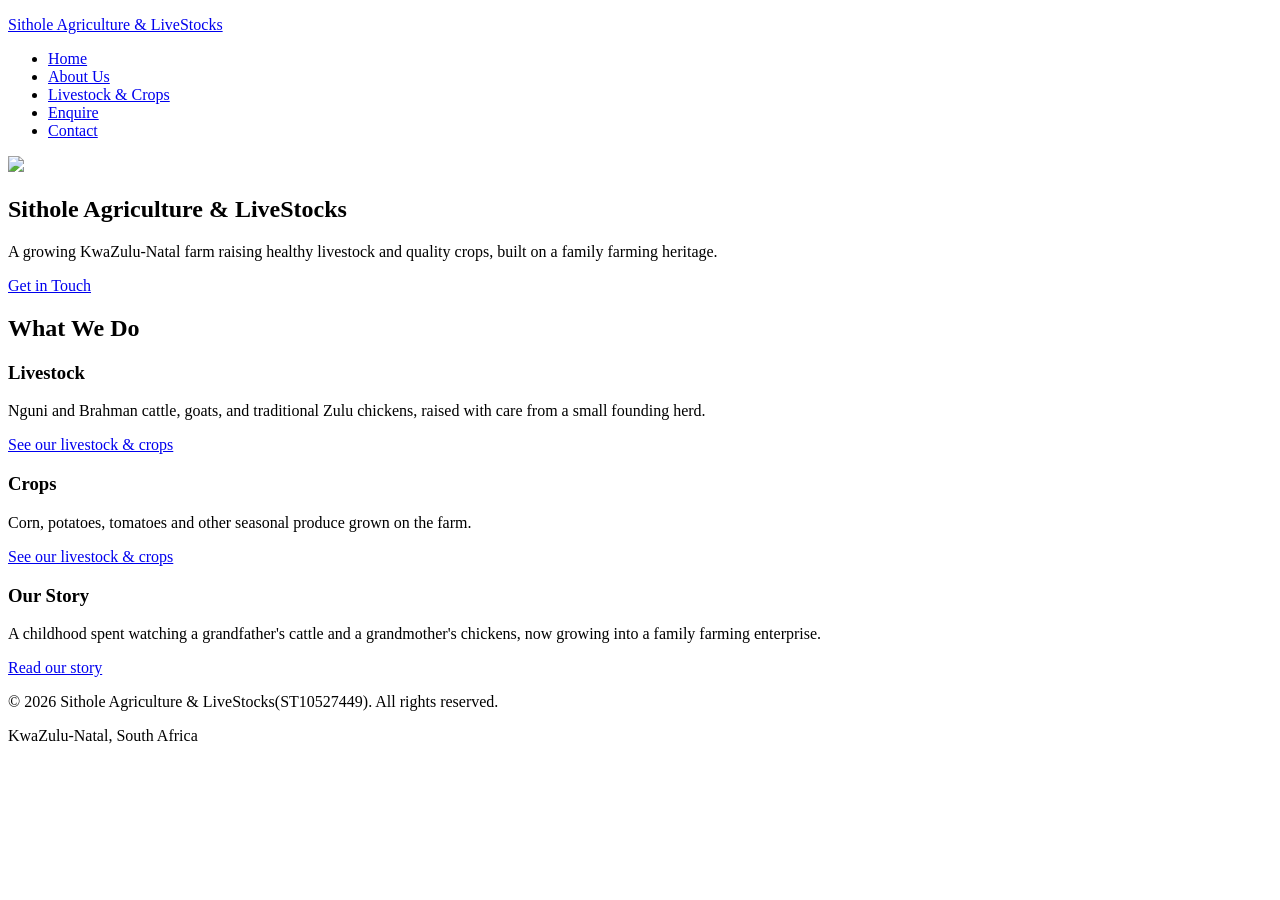
==== index.html @ 6273cb2d "Add files via upload" ====
<!DOCTYPE html>
<html lang="en">
<head>
  <meta charset="UTF-8">
  <meta name="viewport" content="width=device-width, initial-scale=1.0">
  <meta name="description" content="Sithole Agriculture & LiveStocks is a KwaZulu-Natal farm raising Nguni and Brahman cattle, goats and traditional chickens, and growing corn, potatoes and tomatoes.">
  <title>Sithole Agriculture & LiveStocks | Home</title>
  <link rel="stylesheet" href="css/style.css">
</head>
<body>

  <header>
    <p class="branding"><a href="index.html">Sithole Agriculture & LiveStocks</a></p>
    <nav aria-label="Main navigation">
      <ul>
        <li><a href="index.html" aria-current="page">Home</a></li>
        <li><a href="about.html">About Us</a></li>
        <li><a href="products.html">Livestock & Crops</a></li>
        <li><a href="enquiry.html">Enquire</a></li>
        <li><a href="contact.html">Contact</a></li>
      </ul>
    </nav>
  </header>

  <main>

    <section class="hero">
      <img src="images/Corn havesting 1.1.jpeg">
      <h1>Sithole Agriculture & LiveStocks</h1>
      <p>A growing KwaZulu-Natal farm raising healthy livestock and quality crops, built on a family farming heritage.</p>
      <p><a href="enquiry.html" class="cta-button">Get in Touch</a></p>
    </section>

    <section class="highlights">
      <h2>What We Do</h2>

      <article>
        <h3>Livestock</h3>
        <p>Nguni and Brahman cattle, goats, and traditional Zulu chickens, raised with care from a small founding herd.</p>
        <p><a href="products.html">See our livestock & crops</a></p>
      </article>

      <article>
        <h3>Crops</h3>
        <p>Corn, potatoes, tomatoes and other seasonal produce grown on the farm.</p>
        <p><a href="products.html">See our livestock & crops</a></p>
      </article>

      <article>
        <h3>Our Story</h3>
        <p>A childhood spent watching a grandfather's cattle and a grandmother's chickens, now growing into a family farming enterprise.</p>
        <p><a href="about.html">Read our story</a></p>
      </article>

    </section>

  </main>

  <footer>
    <p>&copy; 2026 Sithole Agriculture & LiveStocks(ST10527449). All rights reserved.</p>
    <p>KwaZulu-Natal, South Africa</p>
  </footer>

  <script src="js/script.js" defer></script>
</body>
</html>
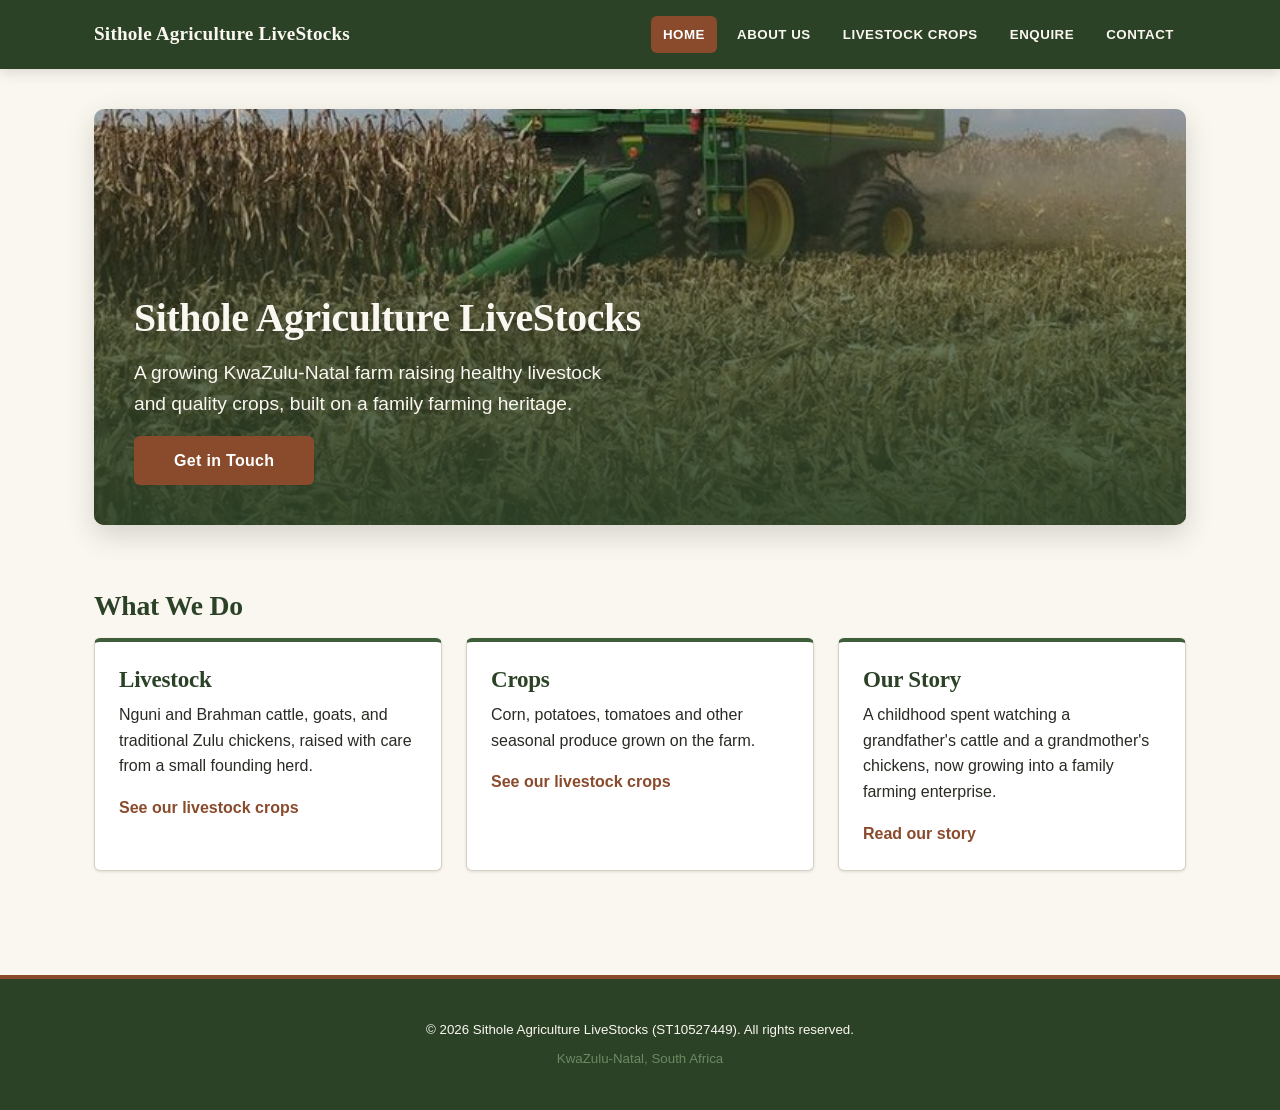
==== commit f884c005: "Add files via upload" ====
--- a/index.html
+++ b/index.html
@@ -3,61 +3,77 @@
 <head>
   <meta charset="UTF-8">
   <meta name="viewport" content="width=device-width, initial-scale=1.0">
-  <meta name="description" content="Sithole Agriculture & LiveStocks is a KwaZulu-Natal farm raising Nguni and Brahman cattle, goats and traditional chickens, and growing corn, potatoes and tomatoes.">
-  <title>Sithole Agriculture & LiveStocks | Home</title>
+  <meta name="description" content="Sithole Agriculture LiveStocks is a KwaZulu-Natal farm raising Nguni and Brahman cattle, goats and traditional chickens, and growing corn, potatoes and tomatoes.">
+  <title>Sithole Agriculture LiveStocks | Home</title>
   <link rel="stylesheet" href="css/style.css">
 </head>
 <body>
 
-  <header>
-    <p class="branding"><a href="index.html">Sithole Agriculture & LiveStocks</a></p>
-    <nav aria-label="Main navigation">
-      <ul>
-        <li><a href="index.html" aria-current="page">Home</a></li>
-        <li><a href="about.html">About Us</a></li>
-        <li><a href="products.html">Livestock & Crops</a></li>
-        <li><a href="enquiry.html">Enquire</a></li>
-        <li><a href="contact.html">Contact</a></li>
-      </ul>
-    </nav>
+  <a href="#main-content" class="skip-link">Skip to main content</a>
+
+  <header class="site-header">
+    <div class="site-header__inner">
+      <p class="branding"><a href="index.html">Sithole Agriculture LiveStocks</a></p>
+      <nav class="site-nav" aria-label="Main navigation">
+        <ul>
+          <li><a href="index.html" aria-current="page">Home</a></li>
+          <li><a href="about.html">About Us</a></li>
+          <li><a href="products.html">Livestock Crops</a></li>
+          <li><a href="enquiry.html">Enquire</a></li>
+          <li><a href="contact.html">Contact</a></li>
+        </ul>
+      </nav>
+    </div>
   </header>
 
-  <main>
+  <main id="main-content">
 
     <section class="hero">
-      <img src="images/Corn havesting 1.1.jpeg">
-      <h1>Sithole Agriculture & LiveStocks</h1>
-      <p>A growing KwaZulu-Natal farm raising healthy livestock and quality crops, built on a family farming heritage.</p>
-      <p><a href="enquiry.html" class="cta-button">Get in Touch</a></p>
+      <img
+        class="hero__image"
+        src="images/corn-harvest-hero.jpg"
+        srcset="images/corn-harvest-hero-360w.jpg 360w,
+                images/corn-harvest-hero-540w.jpg 540w,
+                images/corn-harvest-hero-720w.jpg 720w"
+        sizes="100vw"
+        alt="Maize crop being harvested on the Sithole Agriculture and LiveStocks farm">
+      <div class="hero__content">
+        <h1>Sithole Agriculture LiveStocks</h1>
+        <p>A growing KwaZulu-Natal farm raising healthy livestock and quality crops, built on a family farming heritage.</p>
+        <p><a href="enquiry.html" class="cta-button">Get in Touch</a></p>
+      </div>
     </section>
 
     <section class="highlights">
       <h2>What We Do</h2>
 
-      <article>
-        <h3>Livestock</h3>
-        <p>Nguni and Brahman cattle, goats, and traditional Zulu chickens, raised with care from a small founding herd.</p>
-        <p><a href="products.html">See our livestock & crops</a></p>
-      </article>
+      <div class="highlights__grid">
 
-      <article>
-        <h3>Crops</h3>
-        <p>Corn, potatoes, tomatoes and other seasonal produce grown on the farm.</p>
-        <p><a href="products.html">See our livestock & crops</a></p>
-      </article>
+        <article class="card">
+          <h3>Livestock</h3>
+          <p>Nguni and Brahman cattle, goats, and traditional Zulu chickens, raised with care from a small founding herd.</p>
+          <p><a href="products.html" class="text-link">See our livestock crops</a></p>
+        </article>
 
-      <article>
-        <h3>Our Story</h3>
-        <p>A childhood spent watching a grandfather's cattle and a grandmother's chickens, now growing into a family farming enterprise.</p>
-        <p><a href="about.html">Read our story</a></p>
-      </article>
+        <article class="card">
+          <h3>Crops</h3>
+          <p>Corn, potatoes, tomatoes and other seasonal produce grown on the farm.</p>
+          <p><a href="products.html" class="text-link">See our livestock crops</a></p>
+        </article>
 
+        <article class="card">
+          <h3>Our Story</h3>
+          <p>A childhood spent watching a grandfather's cattle and a grandmother's chickens, now growing into a family farming enterprise.</p>
+          <p><a href="about.html" class="text-link">Read our story</a></p>
+        </article>
+
+      </div>
     </section>
 
   </main>
 
-  <footer>
-    <p>&copy; 2026 Sithole Agriculture & LiveStocks(ST10527449). All rights reserved.</p>
+  <footer class="site-footer">
+    <p>&copy; 2026 Sithole Agriculture LiveStocks (ST10527449). All rights reserved.</p>
     <p>KwaZulu-Natal, South Africa</p>
   </footer>
 
--- a/css/style.css
+++ b/css/style.css
@@ -0,0 +1,882 @@
+/* ==========================================================================
+   Sithole Agriculture & LiveStocks
+   External stylesheet — WEDE5020 Part 2: Designing the Visuals
+   Student: Njabulo Sithole (ST10527449)
+
+   CONTENTS
+   1.  CSS Reset
+   2.  Design Tokens (custom properties: colour scheme + type scale)
+   3.  Base Styles
+   4.  Typography
+   5.  Layout Containers
+   6.  Site Header & Navigation
+   7.  Hero
+   8.  Cards & Panels (CSS Grid)
+   9.  Media Sections (Flexbox)
+   10. Buttons & Links (pseudo-classes)
+   11. Forms
+   12. Maps
+   13. Site Footer
+   14. Responsive Design — Tablet  (max-width: 1024px)
+   15. Responsive Design — Mobile  (max-width: 640px)
+   16. Accessibility & Print
+   ========================================================================== */
+
+
+/* ==========================================================================
+   1. CSS RESET
+   Levels out the differing default styles browsers apply, so the design
+   starts from the same baseline in Chrome, Firefox, Edge and Safari.
+   ========================================================================== */
+
+*,
+*::before,
+*::after {
+  box-sizing: border-box;
+}
+
+html {
+  -webkit-text-size-adjust: 100%;
+}
+
+body,
+h1, h2, h3, h4, h5, h6,
+p, figure, blockquote, dl, dd, ul, ol {
+  margin: 0;
+  padding: 0;
+}
+
+ul, ol {
+  list-style: none;
+}
+
+img,
+picture,
+iframe {
+  display: block;
+  max-width: 100%;
+}
+
+img {
+  height: auto;
+}
+
+input,
+button,
+textarea,
+select {
+  font: inherit;
+  color: inherit;
+}
+
+button {
+  cursor: pointer;
+  border: none;
+  background: none;
+}
+
+a {
+  text-decoration: none;
+  color: inherit;
+}
+
+
+/* ==========================================================================
+   2. DESIGN TOKENS
+   Every colour and size lives here as a custom property. Because these are
+   declared on :root they cascade to every element on every page, so the whole
+   site can be re-themed by editing this one block — this is what keeps the
+   number of selectors below to a minimum.
+   ========================================================================== */
+
+:root {
+
+  /* --- Colour scheme: earthy green, terracotta accent, cream background ---
+     (as specified in the approved Website Project Proposal)               */
+  --colour-green-dark:    #2C4227;
+  --colour-green:         #3F5E3A;
+  --colour-green-light:   #6B8A61;
+  --colour-green-tint:    #E8EDE4;
+
+  --colour-terracotta:      #8A4B2D;
+  --colour-terracotta-dark: #6B3820;
+  --colour-terracotta-tint: #F2E4DA;
+
+  --colour-cream:         #FAF7F0;
+  --colour-cream-dark:    #F0E9DC;
+  --colour-white:         #FFFFFF;
+
+  --colour-text:          #2A2A24;
+  --colour-text-muted:    #5C5C52;
+  --colour-border:        #D9D2C4;
+
+  /* --- Typography ---
+     A sturdy serif for headings paired with a clean sans-serif for body
+     text, per the proposal. System font stacks are used so the site renders
+     identically with or without an internet connection.                   */
+  --font-heading: Georgia, "Times New Roman", "Nimbus Roman", serif;
+  --font-body:    "Segoe UI", Roboto, "Helvetica Neue", Arial, sans-serif;
+
+  /* --- Type scale (1.2 "minor third" ratio) ---
+     Each step is 1.2x the one below it, which keeps the heading sizes in
+     proportion to one another instead of being picked at random.          */
+  --text-sm:   0.833rem;   /* 13.3px */
+  --text-base: 1rem;       /* 16px   */
+  --text-lg:   1.2rem;     /* 19.2px */
+  --text-xl:   1.44rem;    /* 23.0px */
+  --text-2xl:  1.728rem;   /* 27.6px */
+  --text-3xl:  2.074rem;   /* 33.2px */
+  --text-4xl:  2.488rem;   /* 39.8px */
+
+  --line-height-tight: 1.2;
+  --line-height-base:  1.6;
+
+  /* --- Spacing scale (rem-based so it scales with the user's font size) - */
+  --space-xs:  0.5rem;
+  --space-sm:  0.75rem;
+  --space-md:  1rem;
+  --space-lg:  1.5rem;
+  --space-xl:  2.5rem;
+  --space-2xl: 4rem;
+
+  /* --- Decorative --- */
+  --radius:      6px;
+  --radius-lg:   10px;
+  --shadow-sm:   0 1px 3px rgba(42, 42, 36, 0.12);
+  --shadow-md:   0 4px 12px rgba(42, 42, 36, 0.14);
+  --shadow-lg:   0 10px 28px rgba(42, 42, 36, 0.18);
+  --transition:  180ms ease-in-out;
+
+  /* --- Layout --- */
+  --container-width: 1140px;
+}
+
+
+/* ==========================================================================
+   3. BASE STYLES
+   Site-wide defaults for font family, size, colour and spacing.
+   ========================================================================== */
+
+body {
+  font-family: var(--font-body);
+  font-size: var(--text-base);
+  line-height: var(--line-height-base);
+  color: var(--colour-text);
+  background-color: var(--colour-cream);
+  display: flex;
+  flex-direction: column;
+  min-height: 100vh;
+}
+
+main {
+  flex: 1 0 auto;            /* pushes the footer to the bottom of short pages */
+  width: 100%;
+  max-width: var(--container-width);
+  margin: 0 auto;
+  padding: var(--space-xl) var(--space-lg);
+}
+
+/* Decorative page background, used on the Enquiry and Contact pages.
+   This replaces the inline style="background-image: ..." attributes that
+   were on those two pages in Part 1. */
+.has-page-background {
+  background-repeat: no-repeat;
+  background-position: center top;
+  background-size: cover;
+}
+
+.has-page-background--corn {
+  /* The cream layer sits on top of the photograph at high opacity, so the
+     image reads as a soft texture and the body text stays legible. */
+  background-image:
+    linear-gradient(rgba(250, 247, 240, 0.93), rgba(250, 247, 240, 0.96)),
+    url("../images/corn-harvest.jpg");
+}
+
+
+/* ==========================================================================
+   4. TYPOGRAPHY
+   ========================================================================== */
+
+h1, h2, h3 {
+  font-family: var(--font-heading);
+  font-weight: 700;
+  line-height: var(--line-height-tight);
+  color: var(--colour-green-dark);
+  letter-spacing: -0.01em;
+}
+
+h1 {
+  font-size: var(--text-4xl);
+  margin-bottom: var(--space-md);
+}
+
+h2 {
+  font-size: var(--text-2xl);
+  margin-bottom: var(--space-md);
+}
+
+h3 {
+  font-size: var(--text-xl);
+  margin-bottom: var(--space-xs);
+}
+
+p {
+  margin-bottom: var(--space-md);
+  max-width: 68ch;           /* comfortable reading line length */
+}
+
+p:last-child {
+  margin-bottom: 0;
+}
+
+strong {
+  font-weight: 600;
+  color: var(--colour-green-dark);
+}
+
+/* Page titles get a short terracotta rule underneath them */
+.page-title {
+  padding-bottom: var(--space-sm);
+  margin-bottom: var(--space-xl);
+  border-bottom: 3px solid var(--colour-terracotta);
+}
+
+
+/* ==========================================================================
+   5. LAYOUT CONTAINERS
+   ========================================================================== */
+
+section {
+  margin-bottom: var(--space-2xl);
+}
+
+section:last-of-type {
+  margin-bottom: 0;
+}
+
+
+/* ==========================================================================
+   6. SITE HEADER & NAVIGATION
+   Flexbox places the branding on the left and the navigation on the right.
+   ========================================================================== */
+
+.site-header {
+  background-color: var(--colour-green-dark);
+  box-shadow: var(--shadow-md);
+  position: sticky;
+  top: 0;
+  z-index: 100;
+}
+
+.site-header__inner {
+  display: flex;
+  flex-direction: row;
+  justify-content: space-between;
+  align-items: center;
+  gap: var(--space-lg);
+  width: 100%;
+  max-width: var(--container-width);
+  margin: 0 auto;
+  padding: var(--space-md) var(--space-lg);
+}
+
+.branding {
+  margin: 0;
+  max-width: none;
+  font-family: var(--font-heading);
+  font-size: var(--text-lg);
+  font-weight: 700;
+  letter-spacing: 0.01em;
+  color: var(--colour-cream);
+}
+
+.branding a:hover,
+.branding a:focus-visible {
+  color: var(--colour-terracotta-tint);
+}
+
+.site-nav ul {
+  display: flex;
+  flex-direction: row;
+  align-items: center;
+  gap: var(--space-xs);
+}
+
+.site-nav a {
+  display: block;
+  padding: var(--space-xs) var(--space-sm);
+  border-radius: var(--radius);
+  font-size: var(--text-sm);
+  font-weight: 600;
+  letter-spacing: 0.04em;
+  text-transform: uppercase;
+  color: var(--colour-cream);
+  transition: background-color var(--transition), color var(--transition);
+}
+
+/* --- Navigation pseudo-classes --- */
+.site-nav a:hover {
+  background-color: var(--colour-green);
+  color: var(--colour-white);
+}
+
+.site-nav a:focus-visible {
+  outline: 2px solid var(--colour-terracotta-tint);
+  outline-offset: 2px;
+}
+
+.site-nav a:active {
+  background-color: var(--colour-terracotta);
+}
+
+/* Marks the page the visitor is currently on */
+.site-nav a[aria-current="page"] {
+  background-color: var(--colour-terracotta);
+  color: var(--colour-white);
+}
+
+
+/* ==========================================================================
+   7. HERO
+   The image is layered behind the text using CSS Grid stacking, so the
+   heading sits over the photograph without needing absolute positioning.
+   ========================================================================== */
+
+.hero {
+  display: grid;
+  grid-template-areas: "stack";
+  margin-bottom: var(--space-2xl);
+  border-radius: var(--radius-lg);
+  overflow: hidden;
+  box-shadow: var(--shadow-lg);
+}
+
+.hero__image,
+.hero__content {
+  grid-area: stack;          /* both children occupy the same grid cell */
+}
+
+.hero__image {
+  width: 100%;
+  height: 26rem;
+  object-fit: cover;         /* crops the portrait photo to a wide banner */
+  object-position: center 60%;
+}
+
+.hero__content {
+  display: flex;
+  flex-direction: column;
+  justify-content: flex-end;
+  align-items: flex-start;
+  padding: var(--space-xl);
+  background: linear-gradient(
+    to top,
+    rgba(44, 66, 39, 0.92) 0%,
+    rgba(44, 66, 39, 0.70) 45%,
+    rgba(44, 66, 39, 0.10) 100%
+  );
+}
+
+.hero__content h1 {
+  color: var(--colour-cream);
+  text-shadow: 0 2px 8px rgba(0, 0, 0, 0.35);
+}
+
+.hero__content p {
+  color: var(--colour-cream);
+  font-size: var(--text-lg);
+  max-width: 44ch;
+}
+
+
+/* ==========================================================================
+   8. CARDS & PANELS — CSS GRID
+   The three-column grid on larger screens collapses to one column on mobile
+   (see the responsive sections at the end of this stylesheet).
+   ========================================================================== */
+
+.highlights__grid,
+.mission-vision__grid,
+.contact-details__grid,
+.map-section__grid {
+  display: grid;
+  gap: var(--space-lg);
+}
+
+.highlights__grid {
+  grid-template-columns: repeat(3, 1fr);
+}
+
+.mission-vision__grid,
+.contact-details__grid,
+.map-section__grid {
+  grid-template-columns: repeat(2, 1fr);
+}
+
+.card,
+.panel,
+.location-card {
+  padding: var(--space-lg);
+  background-color: var(--colour-white);
+  border: 1px solid var(--colour-border);
+  border-top: 4px solid var(--colour-green);
+  border-radius: var(--radius);
+  box-shadow: var(--shadow-sm);
+  transition: transform var(--transition), box-shadow var(--transition);
+}
+
+/* --- Card pseudo-class: lifts slightly on hover --- */
+.card:hover,
+.location-card:hover {
+  transform: translateY(-4px);
+  box-shadow: var(--shadow-md);
+}
+
+.panel {
+  border-top-color: var(--colour-terracotta);
+}
+
+.location-card__address {
+  font-style: italic;
+  color: var(--colour-text-muted);
+}
+
+
+/* ==========================================================================
+   9. MEDIA SECTIONS — FLEXBOX
+   An image beside a block of text, alternating sides down the page.
+   ========================================================================== */
+
+.media-section {
+  display: flex;
+  flex-direction: row;
+  justify-content: space-between;
+  align-items: flex-start;   /* image top lines up with the heading */
+  gap: var(--space-xl);
+}
+
+/* Flips the image to the opposite side for visual rhythm */
+.media-section--reverse {
+  flex-direction: row-reverse;
+}
+
+.media-section__image {
+  flex: 0 0 40%;
+  width: 40%;
+  max-height: 24rem;
+  object-fit: cover;
+  border-radius: var(--radius);
+  box-shadow: var(--shadow-md);
+}
+
+.media-section__text {
+  flex: 1 1 auto;
+}
+
+.feature-list li {
+  position: relative;
+  padding-left: var(--space-lg);
+  margin-bottom: var(--space-sm);
+}
+
+/* Terracotta bullet markers drawn in CSS */
+.feature-list li::before {
+  content: "";
+  position: absolute;
+  left: 0;
+  top: 0.55em;
+  width: 8px;
+  height: 8px;
+  background-color: var(--colour-terracotta);
+  border-radius: 50%;
+}
+
+
+/* ==========================================================================
+   10. BUTTONS & LINKS
+   Interactive states are built with the :hover, :focus and :active
+   pseudo-classes.
+   ========================================================================== */
+
+.cta-button {
+  display: inline-block;
+  padding: var(--space-sm) var(--space-xl);
+  background-color: var(--colour-terracotta);
+  color: var(--colour-white);
+  font-size: var(--text-base);
+  font-weight: 600;
+  letter-spacing: 0.02em;
+  border-radius: var(--radius);
+  box-shadow: var(--shadow-sm);
+  transition: background-color var(--transition),
+              transform var(--transition),
+              box-shadow var(--transition);
+}
+
+.cta-button:hover {
+  background-color: var(--colour-terracotta-dark);
+  transform: translateY(-2px);
+  box-shadow: var(--shadow-md);
+}
+
+.cta-button:focus-visible {
+  outline: 3px solid var(--colour-green);
+  outline-offset: 3px;
+}
+
+.cta-button:active {
+  transform: translateY(0);
+  box-shadow: var(--shadow-sm);
+}
+
+.text-link {
+  color: var(--colour-terracotta);
+  font-weight: 600;
+  border-bottom: 1px solid transparent;
+  transition: color var(--transition), border-color var(--transition);
+}
+
+.text-link:hover {
+  color: var(--colour-terracotta-dark);
+  border-bottom-color: currentColor;
+}
+
+.text-link:focus-visible {
+  outline: 2px solid var(--colour-green);
+  outline-offset: 2px;
+}
+
+.text-link:active {
+  color: var(--colour-green-dark);
+}
+
+.section-cta {
+  max-width: none;           /* overrides the 68ch reading width set on <p> */
+  margin-top: var(--space-xl);
+  text-align: center;
+}
+
+
+/* ==========================================================================
+   11. FORMS
+   ========================================================================== */
+
+.form-panel {
+  padding: var(--space-xl);
+  background-color: var(--colour-white);
+  border: 1px solid var(--colour-border);
+  border-radius: var(--radius-lg);
+  box-shadow: var(--shadow-md);
+}
+
+.site-form {
+  max-width: 34rem;
+}
+
+.form-row {
+  display: flex;
+  flex-direction: column;
+  margin-bottom: var(--space-lg);
+}
+
+.form-row label {
+  margin-bottom: var(--space-xs);
+  font-size: var(--text-sm);
+  font-weight: 600;
+  letter-spacing: 0.03em;
+  text-transform: uppercase;
+  color: var(--colour-green-dark);
+}
+
+.form-row input,
+.form-row select,
+.form-row textarea {
+  width: 100%;
+  padding: var(--space-sm);
+  background-color: var(--colour-cream);
+  border: 1px solid var(--colour-border);
+  border-radius: var(--radius);
+  transition: border-color var(--transition), box-shadow var(--transition);
+}
+
+/* --- Form field pseudo-classes --- */
+.form-row input:hover,
+.form-row select:hover,
+.form-row textarea:hover {
+  border-color: var(--colour-green-light);
+}
+
+.form-row input:focus,
+.form-row select:focus,
+.form-row textarea:focus {
+  outline: none;
+  border-color: var(--colour-green);
+  box-shadow: 0 0 0 3px var(--colour-green-tint);
+  background-color: var(--colour-white);
+}
+
+.form-row textarea {
+  resize: vertical;
+  min-height: 8rem;
+}
+
+.form-row--actions {
+  margin-bottom: 0;
+  align-items: flex-start;
+}
+
+
+/* ==========================================================================
+   12. MAPS
+   ========================================================================== */
+
+.map-embed {
+  margin: 0;
+  border: 1px solid var(--colour-border);
+  border-radius: var(--radius);
+  overflow: hidden;
+  box-shadow: var(--shadow-sm);
+}
+
+.map-embed iframe {
+  width: 100%;
+  height: 18rem;
+  border: 0;
+}
+
+.map-embed figcaption {
+  padding: var(--space-sm) var(--space-md);
+  background-color: var(--colour-green-tint);
+  font-size: var(--text-sm);
+  font-weight: 600;
+  color: var(--colour-green-dark);
+}
+
+
+/* ==========================================================================
+   13. SITE FOOTER
+   ========================================================================== */
+
+.site-footer {
+  flex-shrink: 0;
+  margin-top: var(--space-2xl);
+  padding: var(--space-xl) var(--space-lg);
+  background-color: var(--colour-green-dark);
+  color: var(--colour-cream);
+  text-align: center;
+  border-top: 4px solid var(--colour-terracotta);
+}
+
+.site-footer p {
+  max-width: none;
+  margin-bottom: var(--space-xs);
+  font-size: var(--text-sm);
+}
+
+.site-footer p:last-child {
+  margin-bottom: 0;
+  color: var(--colour-green-light);
+}
+
+
+/* ==========================================================================
+   14. RESPONSIVE DESIGN — TABLET
+   Breakpoint: 1024px and below.
+   Multi-column grids reduce, and the layout tightens up.
+   ========================================================================== */
+
+@media screen and (max-width: 1024px) {
+
+  main {
+    padding: var(--space-lg) var(--space-md);
+  }
+
+  /* Three-column card grid becomes two columns */
+  .highlights__grid {
+    grid-template-columns: repeat(2, 1fr);
+  }
+
+  /* Maps stack so each one stays large enough to read */
+  .map-section__grid {
+    grid-template-columns: 1fr;
+  }
+
+  /* Headings step down one level on the type scale */
+  h1 { font-size: var(--text-3xl); }
+  h2 { font-size: var(--text-xl); }
+
+  .hero__image {
+    height: 22rem;
+  }
+
+  .media-section__image {
+    flex-basis: 45%;
+    width: 45%;
+  }
+
+  .site-header__inner {
+    padding: var(--space-md);
+    gap: var(--space-sm);
+  }
+
+  .branding {
+    font-size: var(--text-base);
+  }
+
+  /* Keeps multi-word links such as "Livestock & Crops" on a single line */
+  .site-nav a {
+    padding: var(--space-xs);
+    font-size: 0.72rem;
+    letter-spacing: 0.02em;
+    white-space: nowrap;
+  }
+}
+
+
+/* ==========================================================================
+   15. RESPONSIVE DESIGN — MOBILE
+   Breakpoint: 640px and below.
+   Every multi-column layout collapses to a single column, the navigation
+   wraps and centres, and font sizes reduce again.
+   ========================================================================== */
+
+@media screen and (max-width: 640px) {
+
+  main {
+    padding: var(--space-lg) var(--space-md);
+  }
+
+  /* --- Navigation stacks below the branding and centres --- */
+  .site-header {
+    position: static;        /* frees up vertical space on small screens */
+  }
+
+  .site-header__inner {
+    flex-direction: column;
+    align-items: center;
+    gap: var(--space-sm);
+    text-align: center;
+  }
+
+  .site-nav ul {
+    flex-wrap: wrap;
+    justify-content: center;
+    gap: var(--space-xs);
+  }
+
+  .site-nav a {
+    padding: var(--space-xs);
+    font-size: 0.78rem;
+  }
+
+  /* --- All grids become a single column --- */
+  .highlights__grid,
+  .mission-vision__grid,
+  .contact-details__grid,
+  .map-section__grid {
+    grid-template-columns: 1fr;
+  }
+
+  /* --- Media sections stack the image above the text --- */
+  .media-section,
+  .media-section--reverse {
+    flex-direction: column;
+    gap: var(--space-lg);
+  }
+
+  .media-section__image {
+    flex-basis: auto;
+    width: 100%;
+    max-height: 16rem;
+  }
+
+  /* --- Type scale steps down again --- */
+  h1 { font-size: var(--text-2xl); }
+  h2 { font-size: var(--text-lg); }
+  h3 { font-size: var(--text-base); }
+
+  .hero__image {
+    height: 18rem;
+  }
+
+  .hero__content {
+    padding: var(--space-lg);
+  }
+
+  .hero__content p {
+    font-size: var(--text-base);
+  }
+
+  .form-panel {
+    padding: var(--space-lg) var(--space-md);
+  }
+
+  .cta-button {
+    display: block;
+    width: 100%;
+    text-align: center;
+  }
+
+  .form-row--actions {
+    align-items: stretch;
+  }
+
+  .map-embed iframe {
+    height: 14rem;
+  }
+}
+
+
+/* ==========================================================================
+   16. ACCESSIBILITY & PRINT
+   ========================================================================== */
+
+/* Lets keyboard users jump straight past the navigation to the content.
+   Hidden off-screen until it receives focus. */
+.skip-link {
+  position: absolute;
+  left: -9999px;
+  top: 0;
+  z-index: 200;
+  padding: var(--space-sm) var(--space-md);
+  background-color: var(--colour-terracotta);
+  color: var(--colour-white);
+  font-weight: 600;
+  border-radius: 0 0 var(--radius) 0;
+}
+
+.skip-link:focus {
+  left: 0;
+}
+
+/* Respects the operating system setting for users who find motion
+   uncomfortable. */
+@media (prefers-reduced-motion: reduce) {
+  *,
+  *::before,
+  *::after {
+    transition-duration: 0.01ms !important;
+    animation-duration: 0.01ms !important;
+  }
+
+  .card:hover,
+  .location-card:hover,
+  .cta-button:hover {
+    transform: none;
+  }
+}
+
+@media print {
+  .site-header,
+  .site-footer,
+  .skip-link,
+  .cta-button {
+    display: none;
+  }
+
+  body {
+    background: none;
+    color: #000;
+  }
+}
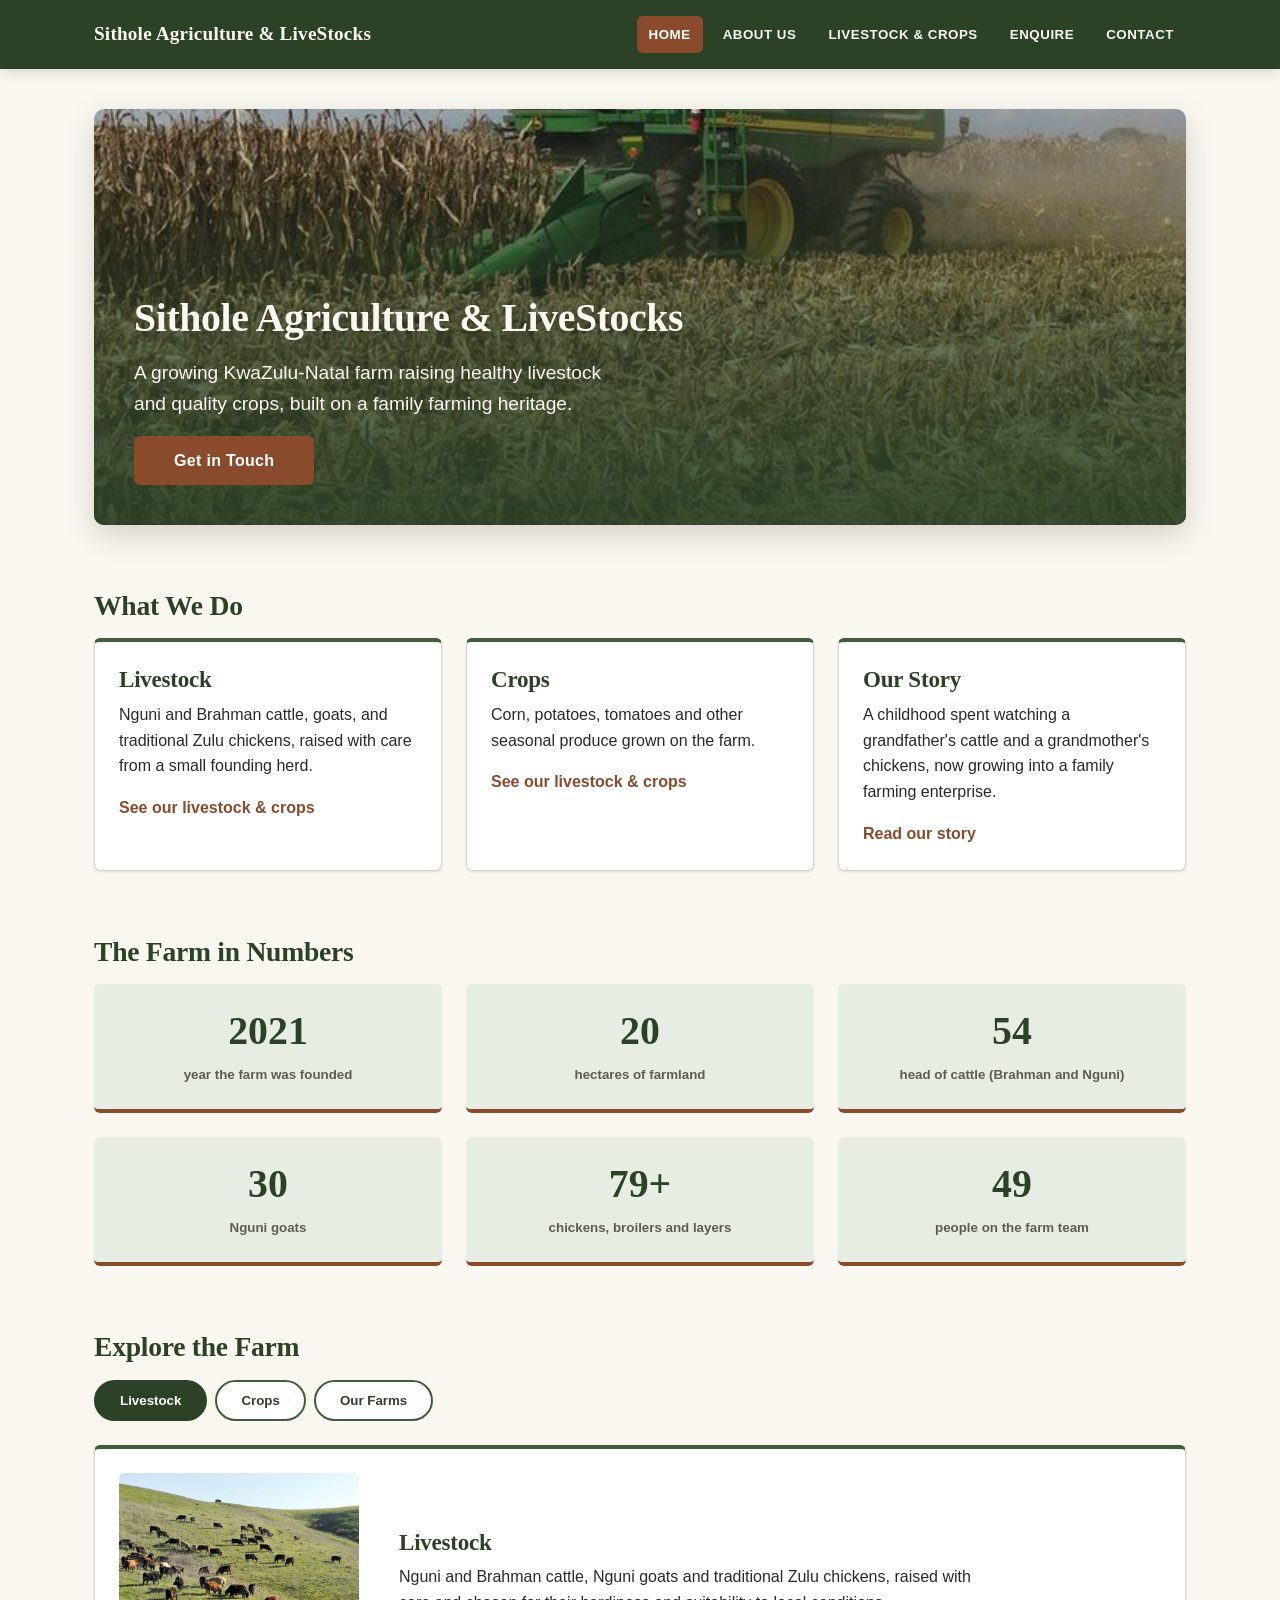
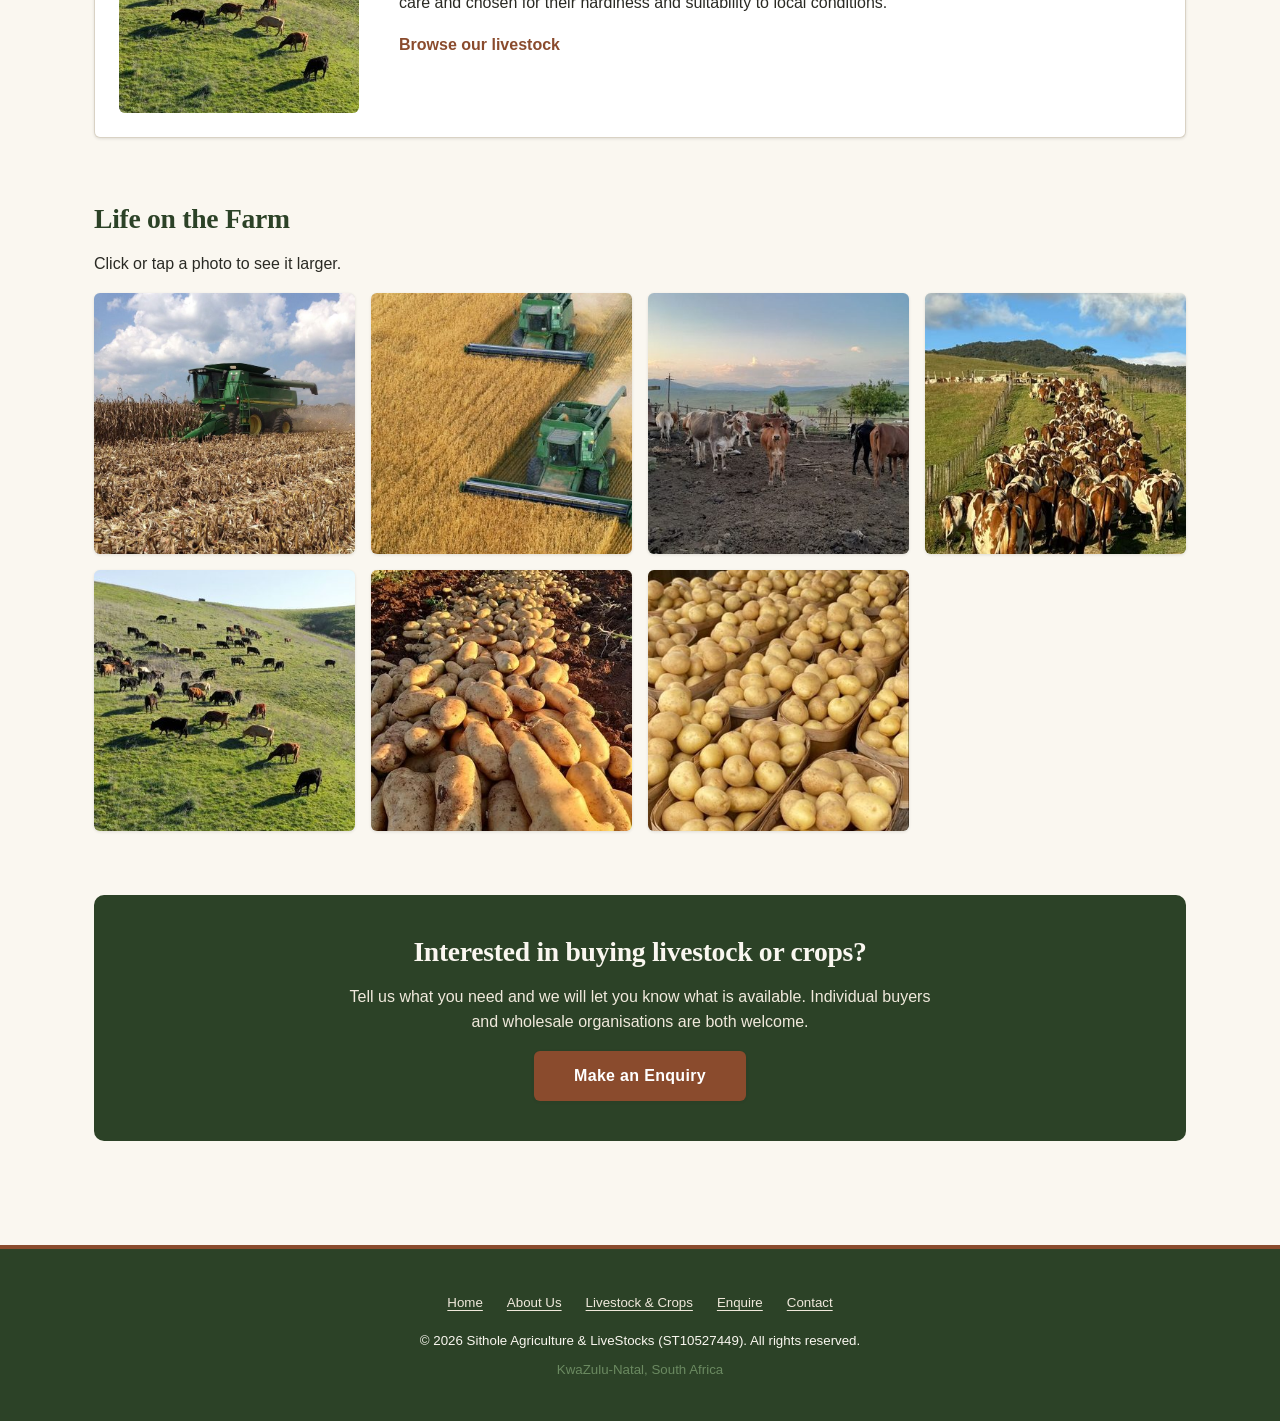
==== commit 05754db1: "Add files via upload" ====
--- a/index.html
+++ b/index.html
@@ -1,11 +1,47 @@
 <!DOCTYPE html>
-<html lang="en">
+<html lang="en-ZA">
 <head>
   <meta charset="UTF-8">
   <meta name="viewport" content="width=device-width, initial-scale=1.0">
-  <meta name="description" content="Sithole Agriculture LiveStocks is a KwaZulu-Natal farm raising Nguni and Brahman cattle, goats and traditional chickens, and growing corn, potatoes and tomatoes.">
-  <title>Sithole Agriculture LiveStocks | Home</title>
+  <title>Sithole Agriculture &amp; LiveStocks | KZN Livestock, Crops</title>
+  <meta name="description" content="Sithole Agriculture &amp; LiveStocks is a KwaZulu-Natal farm raising Nguni and Brahman cattle, goats and Zulu chickens, and growing corn, potatoes and tomatoes.">
+  <meta name="keywords" content="KwaZulu-Natal farm, Nguni cattle, Brahman cattle, Nguni goats, Zulu chickens, buy livestock KZN, maize, potatoes, farm produce Limehill, Bergville farm">
+  <meta name="author" content="Njabulo Sithole">
+  <meta name="robots" content="index, follow">
+  <meta name="theme-color" content="#2C4227">
+  <link rel="canonical" href="https://sithole-agriculture.netlify.app/">
+
+  <meta property="og:type" content="website">
+  <meta property="og:site_name" content="Sithole Agriculture &amp; LiveStocks">
+  <meta property="og:title" content="Sithole Agriculture &amp; LiveStocks | KZN Livestock, Crops">
+  <meta property="og:description" content="Sithole Agriculture &amp; LiveStocks is a KwaZulu-Natal farm raising Nguni and Brahman cattle, goats and Zulu chickens, and growing corn, potatoes and tomatoes.">
+  <meta property="og:url" content="https://sithole-agriculture.netlify.app/">
+  <meta property="og:image" content="https://sithole-agriculture.netlify.app/images/cattle-herd.jpg">
+  <meta property="og:locale" content="en_ZA">
+  <meta name="twitter:card" content="summary_large_image">
+
+  <link rel="icon" href="images/favicon.svg" type="image/svg+xml">
   <link rel="stylesheet" href="css/style.css">
+  <script type="application/ld+json">
+  {
+    "@context": "https://schema.org",
+    "@type": "LocalBusiness",
+    "name": "Sithole Agriculture & LiveStocks",
+    "url": "https://sithole-agriculture.netlify.app/",
+    "description": "A family-founded KwaZulu-Natal farm raising Nguni and Brahman cattle, Nguni goats and traditional Zulu chickens, and growing corn, potatoes and tomatoes.",
+    "email": "mondisetech@gmail.com",
+    "areaServed": {"@type": "State", "name": "KwaZulu-Natal"},
+    "location": [
+      {"@type": "Place", "name": "Sithole Agriculture & LiveStocks - Mnambithi, Limehill",
+        "telephone": "+27604027620",
+        "address": {"@type": "PostalAddress", "addressLocality": "Limehill", "addressRegion": "KwaZulu-Natal", "addressCountry": "ZA"}},
+      {"@type": "Place", "name": "Sithole Agriculture & LiveStocks - Bergville",
+        "telephone": "+27836686689",
+        "address": {"@type": "PostalAddress", "addressLocality": "Bergville", "addressRegion": "KwaZulu-Natal", "addressCountry": "ZA"}}
+    ]
+  }
+  </script>
+  <script>document.documentElement.classList.add('js');</script>
 </head>
 <body>
 
@@ -13,12 +49,12 @@
 
   <header class="site-header">
     <div class="site-header__inner">
-      <p class="branding"><a href="index.html">Sithole Agriculture LiveStocks</a></p>
+      <p class="branding"><a href="index.html">Sithole Agriculture &amp; LiveStocks</a></p>
       <nav class="site-nav" aria-label="Main navigation">
         <ul>
           <li><a href="index.html" aria-current="page">Home</a></li>
           <li><a href="about.html">About Us</a></li>
-          <li><a href="products.html">Livestock Crops</a></li>
+          <li><a href="products.html">Livestock &amp; Crops</a></li>
           <li><a href="enquiry.html">Enquire</a></li>
           <li><a href="contact.html">Contact</a></li>
         </ul>
@@ -36,9 +72,10 @@
                 images/corn-harvest-hero-540w.jpg 540w,
                 images/corn-harvest-hero-720w.jpg 720w"
         sizes="100vw"
+        width="736" height="981" fetchpriority="high"
         alt="Maize crop being harvested on the Sithole Agriculture and LiveStocks farm">
       <div class="hero__content">
-        <h1>Sithole Agriculture LiveStocks</h1>
+        <h1>Sithole Agriculture &amp; LiveStocks</h1>
         <p>A growing KwaZulu-Natal farm raising healthy livestock and quality crops, built on a family farming heritage.</p>
         <p><a href="enquiry.html" class="cta-button">Get in Touch</a></p>
       </div>
@@ -52,13 +89,13 @@
         <article class="card">
           <h3>Livestock</h3>
           <p>Nguni and Brahman cattle, goats, and traditional Zulu chickens, raised with care from a small founding herd.</p>
-          <p><a href="products.html" class="text-link">See our livestock crops</a></p>
+          <p><a href="products.html" class="text-link">See our livestock &amp; crops</a></p>
         </article>
 
         <article class="card">
           <h3>Crops</h3>
           <p>Corn, potatoes, tomatoes and other seasonal produce grown on the farm.</p>
-          <p><a href="products.html" class="text-link">See our livestock crops</a></p>
+          <p><a href="products.html" class="text-link">See our livestock &amp; crops</a></p>
         </article>
 
         <article class="card">
@@ -70,13 +107,112 @@
       </div>
     </section>
 
+    <section class="farm-stats reveal" aria-labelledby="stats-heading">
+      <h2 id="stats-heading">The Farm in Numbers</h2>
+      <ul class="stats-grid">
+        <li class="stat"><span class="stat__number">2021</span><span class="stat__label">year the farm was founded</span></li>
+        <li class="stat"><span class="stat__number" data-count-to="20" data-suffix="">20</span><span class="stat__label">hectares of farmland</span></li>
+        <li class="stat"><span class="stat__number" data-count-to="55" data-suffix="">55</span><span class="stat__label">head of cattle (Brahman and Nguni)</span></li>
+        <li class="stat"><span class="stat__number" data-count-to="30" data-suffix="">30</span><span class="stat__label">Nguni goats</span></li>
+        <li class="stat"><span class="stat__number" data-count-to="80" data-suffix="+">80+</span><span class="stat__label">chickens, broilers and layers</span></li>
+        <li class="stat"><span class="stat__number" data-count-to="50" data-suffix="">50</span><span class="stat__label">people on the farm team</span></li>
+      </ul>
+    </section>
+
+    <section class="explore reveal" aria-labelledby="explore-heading">
+      <h2 id="explore-heading">Explore the Farm</h2>
+      <div class="tabs" data-tabs>
+        <div role="tablist" aria-label="Explore the farm">
+          <button type="button" role="tab" id="tab-livestock" aria-controls="panel-livestock" aria-selected="true" tabindex="0">Livestock</button>
+          <button type="button" role="tab" id="tab-crops" aria-controls="panel-crops" aria-selected="false" tabindex="-1">Crops</button>
+          <button type="button" role="tab" id="tab-farms" aria-controls="panel-farms" aria-selected="false" tabindex="-1">Our Farms</button>
+        </div>
+        <div class="tab-panel" role="tabpanel" id="panel-livestock" aria-labelledby="tab-livestock">
+          <img src="images/cattle-grazing-540w.jpg" srcset="images/cattle-grazing-360w.jpg 360w, images/cattle-grazing-540w.jpg 540w, images/cattle-grazing-720w.jpg 720w" sizes="(max-width: 640px) 70vw, 18rem" alt="Cattle grazing on a green hillside" width="736" height="920" loading="lazy">
+          <div>
+            <h3>Livestock</h3>
+            <p>Nguni and Brahman cattle, Nguni goats and traditional Zulu chickens, raised with care and chosen for their hardiness and suitability to local conditions.</p>
+            <p><a class="text-link" href="products.html?category=livestock#catalogue">Browse our livestock</a></p>
+          </div>
+        </div>
+        <div class="tab-panel" role="tabpanel" id="panel-crops" aria-labelledby="tab-crops">
+          <img src="images/potato-rows-540w.jpg" srcset="images/potato-rows-360w.jpg 360w, images/potato-rows-540w.jpg 540w, images/potato-rows-720w.jpg 720w" sizes="(max-width: 640px) 70vw, 18rem" alt="Freshly dug potatoes lying in the rows of a field" width="720" height="960" loading="lazy">
+          <div>
+            <h3>Crops</h3>
+            <p>Corn, potatoes and tomatoes grown on our fertile KwaZulu-Natal land, with other seasonal produce through the year.</p>
+            <p><a class="text-link" href="products.html?category=crops#catalogue">Browse our crops</a></p>
+          </div>
+        </div>
+        <div class="tab-panel" role="tabpanel" id="panel-farms" aria-labelledby="tab-farms">
+          <img src="images/esibayeni-kraal-540w.jpg" srcset="images/esibayeni-kraal-360w.jpg 360w, images/esibayeni-kraal-540w.jpg 540w, images/esibayeni-kraal-720w.jpg 720w" sizes="(max-width: 640px) 70vw, 18rem" alt="Esibayeni, the cattle kraal at the Sithole family farm, with hills behind" width="736" height="981" loading="lazy">
+          <div>
+            <h3>Our Farms</h3>
+            <p>We farm at two locations in KwaZulu-Natal: Mnambithi, Limehill and Bergville. Find both on the map and call the farm closest to you.</p>
+            <p><a class="text-link" href="contact.html#find-us">Find our farms</a></p>
+          </div>
+        </div>
+      </div>
+    </section>
+
+    <section class="gallery reveal" aria-labelledby="gallery-heading">
+      <h2 id="gallery-heading">Life on the Farm</h2>
+      <p>Click or tap a photo to see it larger.</p>
+      <div class="gallery__grid">
+        <a class="gallery__item" href="images/corn-harvest-hero.jpg" data-lightbox="farm-gallery" data-caption="Maize harvest">
+          <img src="images/corn-harvest-hero-540w.jpg" srcset="images/corn-harvest-hero-360w.jpg 360w, images/corn-harvest-hero-540w.jpg 540w, images/corn-harvest-hero-720w.jpg 720w" sizes="(max-width: 640px) 50vw, (max-width: 1024px) 33vw, 20vw" alt="Combine harvester cutting maize on the Sithole Agriculture and LiveStocks farm" width="736" height="981" loading="lazy">
+          <span class="gallery__caption">Maize harvest</span>
+        </a>
+        <a class="gallery__item" href="images/corn-harvest.jpg" data-lightbox="farm-gallery" data-caption="Harvest in full swing">
+          <img src="images/corn-harvest-540w.jpg" srcset="images/corn-harvest-360w.jpg 360w, images/corn-harvest-540w.jpg 540w, images/corn-harvest-720w.jpg 720w" sizes="(max-width: 640px) 50vw, (max-width: 1024px) 33vw, 20vw" alt="Four combine harvesters cutting a golden field in a line" width="720" height="1280" loading="lazy">
+          <span class="gallery__caption">Harvest in full swing</span>
+        </a>
+        <a class="gallery__item" href="images/esibayeni-kraal.jpg" data-lightbox="farm-gallery" data-caption="Esibayeni, our cattle kraal">
+          <img src="images/esibayeni-kraal-540w.jpg" srcset="images/esibayeni-kraal-360w.jpg 360w, images/esibayeni-kraal-540w.jpg 540w, images/esibayeni-kraal-720w.jpg 720w" sizes="(max-width: 640px) 50vw, (max-width: 1024px) 33vw, 20vw" alt="Esibayeni, the cattle kraal at the Sithole family farm, with hills behind" width="736" height="981" loading="lazy">
+          <span class="gallery__caption">Esibayeni, our cattle kraal</span>
+        </a>
+        <a class="gallery__item" href="images/cattle-herd.jpg" data-lightbox="farm-gallery" data-caption="The herd on the move">
+          <img src="images/cattle-herd-540w.jpg" srcset="images/cattle-herd-360w.jpg 360w, images/cattle-herd-540w.jpg 540w, images/cattle-herd-720w.jpg 720w" sizes="(max-width: 640px) 50vw, (max-width: 1024px) 33vw, 20vw" alt="A herd of brown and white cattle walking along a fenced path on the farm" width="736" height="981" loading="lazy">
+          <span class="gallery__caption">The herd on the move</span>
+        </a>
+        <a class="gallery__item" href="images/cattle-grazing.jpg" data-lightbox="farm-gallery" data-caption="Grazing on the hillside">
+          <img src="images/cattle-grazing-540w.jpg" srcset="images/cattle-grazing-360w.jpg 360w, images/cattle-grazing-540w.jpg 540w, images/cattle-grazing-720w.jpg 720w" sizes="(max-width: 640px) 50vw, (max-width: 1024px) 33vw, 20vw" alt="Cattle grazing on a green hillside" width="736" height="920" loading="lazy">
+          <span class="gallery__caption">Grazing on the hillside</span>
+        </a>
+        <a class="gallery__item" href="images/potato-rows.jpg" data-lightbox="farm-gallery" data-caption="Potatoes freshly dug">
+          <img src="images/potato-rows-540w.jpg" srcset="images/potato-rows-360w.jpg 360w, images/potato-rows-540w.jpg 540w, images/potato-rows-720w.jpg 720w" sizes="(max-width: 640px) 50vw, (max-width: 1024px) 33vw, 20vw" alt="Freshly dug potatoes lying in the rows of a field" width="720" height="960" loading="lazy">
+          <span class="gallery__caption">Potatoes freshly dug</span>
+        </a>
+        <a class="gallery__item" href="images/potatoes.jpg" data-lightbox="farm-gallery" data-caption="Potatoes ready for sale">
+          <img src="images/potatoes-540w.jpg" srcset="images/potatoes-360w.jpg 360w, images/potatoes-540w.jpg 540w" sizes="(max-width: 640px) 50vw, (max-width: 1024px) 33vw, 20vw" alt="Potatoes piled in baskets and bins, ready for sale" width="684" height="1200" loading="lazy">
+          <span class="gallery__caption">Potatoes ready for sale</span>
+        </a>
+      </div>
+    </section>
+
+    <section class="cta-band reveal">
+      <h2>Interested in buying livestock or crops?</h2>
+      <p>Tell us what you need and we will let you know what is available. Individual buyers and wholesale organisations are both welcome.</p>
+      <p><a href="enquiry.html" class="cta-button">Make an Enquiry</a></p>
+    </section>
+
   </main>
 
   <footer class="site-footer">
-    <p>&copy; 2026 Sithole Agriculture LiveStocks (ST10527449). All rights reserved.</p>
+    <nav class="footer-nav" aria-label="Footer navigation">
+      <ul>
+        <li><a href="index.html">Home</a></li>
+        <li><a href="about.html">About Us</a></li>
+        <li><a href="products.html">Livestock &amp; Crops</a></li>
+        <li><a href="enquiry.html">Enquire</a></li>
+        <li><a href="contact.html">Contact</a></li>
+      </ul>
+    </nav>
+    <p>&copy; 2026 Sithole Agriculture &amp; LiveStocks (ST10527449). All rights reserved.</p>
     <p>KwaZulu-Natal, South Africa</p>
   </footer>
 
+  <script src="js/farm-data.js" defer></script>
   <script src="js/script.js" defer></script>
+  <script src="js/lightbox.js" defer></script>
 </body>
 </html>
--- a/css/style.css
+++ b/css/style.css
@@ -1,6 +1,6 @@
 /* ==========================================================================
    Sithole Agriculture & LiveStocks
-   External stylesheet — WEDE5020 Part 2: Designing the Visuals
+   External stylesheet — WEDE5020 Part 2 (Designing the Visuals) + Part 3 additions
    Student: Njabulo Sithole (ST10527449)
 
    CONTENTS
@@ -20,6 +20,12 @@
    14. Responsive Design — Tablet  (max-width: 1024px)
    15. Responsive Design — Mobile  (max-width: 640px)
    16. Accessibility & Print
+   17. Part 3 — Interactive components (tabs, accordion, gallery, lightbox,
+       counters, call-to-action band, scroll animation)
+   18. Part 3 — Stock catalogue (search, filter, sort)
+   19. Part 3 — Forms: validation, responses, email preview
+   20. Part 3 — Contact map
+   21. Part 3 — Responsive rules for the new components
    ========================================================================== */
 
 
@@ -190,7 +196,7 @@
      image reads as a soft texture and the body text stays legible. */
   background-image:
     linear-gradient(rgba(250, 247, 240, 0.93), rgba(250, 247, 240, 0.96)),
-    url("../images/corn-harvest.jpg");
+    url("../images/corn-harvest-540w.jpg");
 }
 
 
@@ -880,3 +886,818 @@
     color: #000;
   }
 }
+
+
+/* ==========================================================================
+   PART 3 ADDITIONS
+   Everything below styles the new JavaScript features. It only uses the
+   colour, type and spacing tokens from section 2, so the earthy green /
+   terracotta / cream look stays consistent with Parts 1 and 2.
+   ========================================================================== */
+
+:root {
+  /* Error colours: a red that is clearly different from the terracotta accent */
+  --colour-error:      #A12622;
+  --colour-error-tint: #FBEDEC;
+}
+
+/* The HTML "hidden" attribute must always win, even over display: grid / flex below */
+[hidden] { display: none !important; }
+
+
+/* ==========================================================================
+   17. INTERACTIVE COMPONENTS
+   ========================================================================== */
+
+/* --- Extra button styles (the main .cta-button is unchanged) --- */
+.button-outline,
+.button-solid {
+  display: inline-block;
+  padding: var(--space-xs) var(--space-md);
+  border: 2px solid var(--colour-green);
+  border-radius: var(--radius);
+  font-size: var(--text-sm);
+  font-weight: 600;
+  letter-spacing: 0.02em;
+  transition: background-color var(--transition), color var(--transition), transform var(--transition);
+}
+
+.button-outline {
+  background-color: transparent;
+  color: var(--colour-green-dark);
+}
+
+.button-outline:hover,
+.button-outline:focus-visible {
+  background-color: var(--colour-green-tint);
+}
+
+.button-solid {
+  background-color: var(--colour-green);
+  color: var(--colour-white);
+}
+
+.button-solid:hover,
+.button-solid:focus-visible {
+  background-color: var(--colour-green-dark);
+  border-color: var(--colour-green-dark);
+}
+
+.button-outline:active,
+.button-solid:active { transform: scale(0.98); }
+
+.button-outline:focus-visible,
+.button-solid:focus-visible {
+  outline: 3px solid var(--colour-terracotta);
+  outline-offset: 2px;
+}
+
+button[disabled] { opacity: 0.6; cursor: not-allowed; }
+
+/* --- Footer navigation: every page links to every other page --- */
+.footer-nav { margin-bottom: var(--space-md); }
+
+.footer-nav ul {
+  display: flex;
+  flex-wrap: wrap;
+  justify-content: center;
+  gap: var(--space-xs) var(--space-lg);
+}
+
+.footer-nav a {
+  font-size: var(--text-sm);
+  text-decoration: underline;
+  text-underline-offset: 3px;
+  color: var(--colour-cream-dark);
+}
+
+.footer-nav a:hover,
+.footer-nav a:focus-visible { color: var(--colour-white); }
+
+/* --- Call-to-action band --- */
+.cta-band {
+  padding: var(--space-xl) var(--space-lg);
+  background-color: var(--colour-green-dark);
+  border-radius: var(--radius-lg);
+  text-align: center;
+}
+
+.cta-band h2 { color: var(--colour-cream); }
+
+.cta-band p {
+  margin-left: auto;
+  margin-right: auto;
+  color: var(--colour-cream-dark);
+}
+
+.cta-band a.text-link { color: var(--colour-white); }
+
+/* --- Animations --- */
+@keyframes fade-up {
+  from { opacity: 0; transform: translateY(16px); }
+  to   { opacity: 1; transform: none; }
+}
+
+.hero__content { animation: fade-up 0.9s ease both; }
+
+/* Scroll reveal: script.js adds .is-visible as a section enters the screen.
+   Sections are only hidden once script.js has confirmed it is running. */
+.reveal-ready .reveal {
+  opacity: 0;
+  transform: translateY(18px);
+  transition: opacity 0.6s ease, transform 0.6s ease;
+}
+
+.reveal-ready .reveal.is-visible {
+  opacity: 1;
+  transform: none;
+}
+
+/* --- The Farm in Numbers --- */
+.stats-grid {
+  display: grid;
+  grid-template-columns: repeat(3, 1fr);
+  gap: var(--space-lg);
+}
+
+.stat {
+  padding: var(--space-lg);
+  text-align: center;
+  background-color: var(--colour-green-tint);
+  border-radius: var(--radius);
+  border-bottom: 4px solid var(--colour-terracotta);
+}
+
+.stat__number {
+  display: block;
+  font-family: var(--font-heading);
+  font-size: var(--text-4xl);
+  font-weight: 700;
+  line-height: var(--line-height-tight);
+  color: var(--colour-green-dark);
+}
+
+.stat__label {
+  display: block;
+  margin-top: var(--space-xs);
+  font-size: var(--text-sm);
+  font-weight: 600;
+  color: var(--colour-text-muted);
+}
+
+/* --- Tabs: the tab buttons only appear when JavaScript is running --- */
+.tabs [role="tablist"] { display: none; }
+
+.js .tabs [role="tablist"] {
+  display: flex;
+  flex-wrap: wrap;
+  gap: var(--space-xs);
+  margin-bottom: var(--space-lg);
+}
+
+.tabs [role="tab"] {
+  padding: var(--space-xs) var(--space-lg);
+  border: 2px solid var(--colour-green);
+  border-radius: 999px;
+  background-color: var(--colour-white);
+  color: var(--colour-green-dark);
+  font-size: var(--text-sm);
+  font-weight: 600;
+  transition: background-color var(--transition), color var(--transition);
+}
+
+.tabs [role="tab"]:hover { background-color: var(--colour-green-tint); }
+
+.tabs [role="tab"][aria-selected="true"] {
+  background-color: var(--colour-green-dark);
+  border-color: var(--colour-green-dark);
+  color: var(--colour-white);
+}
+
+.tabs [role="tab"]:focus-visible {
+  outline: 3px solid var(--colour-terracotta);
+  outline-offset: 2px;
+}
+
+.tab-panel {
+  display: grid;
+  grid-template-columns: minmax(0, 15rem) 1fr;
+  gap: var(--space-xl);
+  align-items: center;
+  padding: var(--space-lg);
+  background-color: var(--colour-white);
+  border: 1px solid var(--colour-border);
+  border-top: 4px solid var(--colour-green);
+  border-radius: var(--radius);
+  box-shadow: var(--shadow-sm);
+}
+
+.tab-panel + .tab-panel { margin-top: var(--space-lg); }
+.js .tab-panel.is-active { animation: fade-up 0.4s ease both; }
+
+.tab-panel img {
+  width: 100%;
+  aspect-ratio: 1 / 1;
+  object-fit: cover;
+  border-radius: var(--radius);
+}
+
+/* --- Accordion: all answers stay visible if JavaScript is off --- */
+.accordion { display: grid; gap: var(--space-xs); }
+
+.accordion__item {
+  background-color: var(--colour-white);
+  border: 1px solid var(--colour-border);
+  border-left: 4px solid var(--colour-terracotta);
+  border-radius: var(--radius);
+}
+
+.accordion__item h3 { margin: 0; font-size: var(--text-base); }
+
+.accordion__trigger {
+  display: flex;
+  align-items: center;
+  justify-content: space-between;
+  gap: var(--space-md);
+  width: 100%;
+  padding: var(--space-md) var(--space-lg);
+  font-family: var(--font-heading);
+  font-size: var(--text-lg);
+  font-weight: 700;
+  text-align: left;
+  color: var(--colour-green-dark);
+}
+
+.accordion__trigger:hover { background-color: var(--colour-green-tint); }
+
+.accordion__trigger:focus-visible {
+  outline: 3px solid var(--colour-terracotta);
+  outline-offset: -3px;
+}
+
+.js .accordion__trigger::after {
+  content: "+";
+  flex-shrink: 0;
+  font-size: var(--text-2xl);
+  line-height: 1;
+  color: var(--colour-terracotta);
+}
+
+.js .accordion__trigger[aria-expanded="true"]::after { content: "\2212"; }
+
+.accordion__inner p { padding: 0 var(--space-lg) var(--space-lg); max-width: none; }
+
+.js .accordion__panel {
+  display: grid;
+  grid-template-rows: 0fr;
+  visibility: hidden;
+  transition: grid-template-rows 0.3s ease, visibility 0s linear 0.3s;
+}
+
+.js .accordion__panel.is-open {
+  grid-template-rows: 1fr;
+  visibility: visible;
+  transition: grid-template-rows 0.3s ease, visibility 0s;
+}
+
+.js .accordion__inner { overflow: hidden; }
+
+/* --- Gallery --- */
+.gallery__grid {
+  display: grid;
+  grid-template-columns: repeat(auto-fill, minmax(13rem, 1fr));
+  gap: var(--space-md);
+}
+
+.gallery__item {
+  position: relative;
+  display: block;
+  overflow: hidden;
+  aspect-ratio: 1 / 1;
+  border-radius: var(--radius);
+  background-color: var(--colour-green-tint);
+  box-shadow: var(--shadow-sm);
+}
+
+.gallery__item img {
+  width: 100%;
+  height: 100%;
+  object-fit: cover;
+  transition: transform 0.4s ease;
+}
+
+.gallery__item:hover img,
+.gallery__item:focus-visible img { transform: scale(1.07); }
+
+.gallery__item:focus-visible {
+  outline: 3px solid var(--colour-terracotta);
+  outline-offset: 2px;
+}
+
+.gallery__caption {
+  position: absolute;
+  inset: auto 0 0 0;
+  padding: var(--space-lg) var(--space-sm) var(--space-sm);
+  background: linear-gradient(0deg, rgba(44, 66, 39, 0.92), transparent);
+  color: var(--colour-cream);
+  font-size: var(--text-sm);
+  font-weight: 600;
+  opacity: 0;
+  transition: opacity 0.25s ease;
+}
+
+.gallery__item:hover .gallery__caption,
+.gallery__item:focus-visible .gallery__caption { opacity: 1; }
+
+/* --- Lightbox (built by js/lightbox.js on a native <dialog>) --- */
+body.lightbox-open { overflow: hidden; }
+
+.lightbox {
+  width: 100%;
+  height: 100%;
+  max-width: 100vw;
+  max-height: 100vh;
+  margin: 0;
+  padding: 0;
+  border: 0;
+  background: transparent;
+  overflow: hidden;
+}
+
+.lightbox::backdrop { background-color: rgba(24, 38, 21, 0.93); }
+
+.lightbox-figure {
+  position: absolute;
+  inset: 4rem 5rem 1.5rem;
+  display: flex;
+  flex-direction: column;
+  align-items: center;
+  justify-content: center;
+  gap: var(--space-md);
+  margin: 0;
+}
+
+.lightbox-image {
+  max-width: 100%;
+  max-height: calc(100vh - 10rem);
+  object-fit: contain;
+  border-radius: var(--radius);
+}
+
+.lightbox-figure figcaption {
+  display: flex;
+  flex-wrap: wrap;
+  justify-content: center;
+  gap: var(--space-xs) var(--space-lg);
+  color: var(--colour-cream);
+  font-size: var(--text-sm);
+  text-align: center;
+}
+
+.lightbox-counter { color: var(--colour-green-tint); }
+
+.lightbox-btn {
+  position: absolute;
+  display: grid;
+  place-items: center;
+  width: 2.9rem;
+  height: 2.9rem;
+  border: 1px solid rgba(255, 255, 255, 0.55);
+  border-radius: 999px;
+  background-color: rgba(255, 255, 255, 0.12);
+  color: var(--colour-white);
+  font-size: 1.9rem;
+  line-height: 1;
+  transition: background-color var(--transition);
+}
+
+.lightbox-btn:hover,
+.lightbox-btn:focus-visible { background-color: rgba(255, 255, 255, 0.3); }
+
+.lightbox-close { top: var(--space-md); right: var(--space-md); }
+.lightbox-prev  { top: 50%; left: var(--space-md); transform: translateY(-50%); }
+.lightbox-next  { top: 50%; right: var(--space-md); transform: translateY(-50%); }
+
+
+/* ==========================================================================
+   18. STOCK CATALOGUE
+   ========================================================================== */
+.catalogue-filters {
+  display: grid;
+  grid-template-columns: 2fr 1fr 1fr auto;
+  gap: var(--space-md);
+  align-items: end;
+  margin: var(--space-lg) 0 var(--space-md);
+  padding: var(--space-lg);
+  background-color: var(--colour-green-tint);
+  border-radius: var(--radius);
+}
+
+.catalogue-filters .form-row { margin-bottom: 0; }
+.catalogue-filters .button-outline { margin-bottom: 2px; padding: var(--space-sm) var(--space-md); }
+
+.result-count {
+  margin-bottom: var(--space-lg);
+  font-size: var(--text-sm);
+  color: var(--colour-text-muted);
+}
+
+.catalogue-grid {
+  display: grid;
+  grid-template-columns: repeat(auto-fill, minmax(15rem, 1fr));
+  gap: var(--space-lg);
+}
+
+.catalogue-card {
+  display: flex;
+  flex-direction: column;
+  padding: 0;
+  overflow: hidden;
+}
+
+.catalogue-card__image-link {
+  position: relative;
+  display: block;
+  overflow: hidden;
+  background-color: var(--colour-cream-dark);
+}
+
+.catalogue-card__image-link img {
+  width: 100%;
+  aspect-ratio: 4 / 3;
+  object-fit: cover;
+  transition: transform 0.4s ease;
+}
+
+.catalogue-card__image-link:hover img,
+.catalogue-card__image-link:focus-visible img { transform: scale(1.05); }
+
+.catalogue-card__image-link:focus-visible {
+  outline: 3px solid var(--colour-terracotta);
+  outline-offset: -3px;
+}
+
+.catalogue-card__zoom {
+  position: absolute;
+  right: var(--space-xs);
+  bottom: var(--space-xs);
+  padding: 0.15rem var(--space-sm);
+  border-radius: 999px;
+  background-color: rgba(44, 66, 39, 0.9);
+  color: var(--colour-white);
+  font-size: var(--text-sm);
+  font-weight: 600;
+  opacity: 0;
+  transition: opacity var(--transition);
+}
+
+.catalogue-card__image-link:hover .catalogue-card__zoom,
+.catalogue-card__image-link:focus-visible .catalogue-card__zoom { opacity: 1; }
+
+.catalogue-card__band {
+  display: grid;
+  place-items: center;
+  aspect-ratio: 4 / 3;
+  font-family: var(--font-heading);
+  font-size: var(--text-xl);
+  font-weight: 700;
+  color: var(--colour-green-dark);
+  background-color: var(--colour-green-tint);
+}
+
+.catalogue-card__band--crops {
+  color: var(--colour-terracotta-dark);
+  background-color: var(--colour-terracotta-tint);
+}
+
+.catalogue-card__body {
+  display: flex;
+  flex-direction: column;
+  flex: 1;
+  padding: var(--space-lg);
+}
+
+.catalogue-card__category {
+  margin-bottom: var(--space-xs);
+  font-size: var(--text-sm);
+  font-weight: 600;
+  letter-spacing: 0.06em;
+  text-transform: uppercase;
+  color: var(--colour-terracotta);
+}
+
+.catalogue-card__meta {
+  font-size: var(--text-sm);
+  font-weight: 600;
+  color: var(--colour-green-dark);
+}
+
+.catalogue-card__body p:last-child { margin-top: auto; }
+
+.no-results {
+  padding: var(--space-xl) var(--space-lg);
+  text-align: center;
+  border: 2px dashed var(--colour-border);
+  border-radius: var(--radius);
+}
+
+.no-results p { margin: 0 auto var(--space-md); }
+
+
+/* ==========================================================================
+   19. FORMS: VALIDATION, RESPONSES, EMAIL PREVIEW
+   ========================================================================== */
+fieldset.form-row {
+  min-inline-size: 0;
+  padding: 0;
+  border: 0;
+}
+
+.form-row legend {
+  margin-bottom: var(--space-xs);
+  padding: 0;
+  font-size: var(--text-sm);
+  font-weight: 600;
+  letter-spacing: 0.03em;
+  text-transform: uppercase;
+  color: var(--colour-green-dark);
+}
+
+.required { color: var(--colour-error); }
+
+.field-hint {
+  min-height: 1.4em;
+  margin: var(--space-xs) 0 0;
+  font-size: var(--text-sm);
+  color: var(--colour-text-muted);
+}
+
+.form-row label .field-hint {
+  text-transform: none;
+  letter-spacing: normal;
+  font-weight: 400;
+}
+
+/* Radio buttons and checkboxes */
+.choice-row {
+  display: flex;
+  flex-wrap: wrap;
+  gap: var(--space-xs) var(--space-lg);
+}
+
+.form-row .choice {
+  display: flex;
+  align-items: center;
+  gap: var(--space-xs);
+  margin: 0;
+  font-size: var(--text-base);
+  font-weight: 500;
+  letter-spacing: normal;
+  text-transform: none;
+  color: var(--colour-text);
+}
+
+.form-row .choice input {
+  flex-shrink: 0;
+  width: 1.15rem;
+  height: 1.15rem;
+  padding: 0;
+  accent-color: var(--colour-green);
+}
+
+.form-row .choice--consent { align-items: flex-start; }
+
+.char-count {
+  margin: var(--space-xs) 0 0;
+  font-size: var(--text-sm);
+  text-align: right;
+  color: var(--colour-text-muted);
+}
+
+.char-count.is-near-limit { font-weight: 600; color: var(--colour-error); }
+
+/* Error messages: colour + a "!" icon + text, so the message never relies on colour alone.
+   The line keeps its height when empty so the form never jumps while someone clicks. */
+.field-error {
+  display: flex;
+  align-items: flex-start;
+  gap: var(--space-xs);
+  min-height: 1.5em;
+  margin: var(--space-xs) 0 0;
+  font-size: var(--text-sm);
+  font-weight: 600;
+  color: var(--colour-error);
+}
+
+.field-error:empty::before { display: none; }
+
+.field-error::before {
+  content: "!";
+  display: inline-grid;
+  place-items: center;
+  flex-shrink: 0;
+  width: 1.1rem;
+  height: 1.1rem;
+  border-radius: 50%;
+  background-color: var(--colour-error);
+  color: var(--colour-white);
+  font-size: 0.75rem;
+  line-height: 1;
+}
+
+.has-error input,
+.has-error select,
+.has-error textarea {
+  border-color: var(--colour-error);
+  background-color: var(--colour-error-tint);
+}
+
+.form-summary {
+  margin-bottom: var(--space-lg);
+  padding: var(--space-md) var(--space-lg);
+  border: 2px solid var(--colour-error);
+  border-radius: var(--radius);
+  background-color: var(--colour-error-tint);
+}
+
+.form-summary-title { font-weight: 700; color: var(--colour-error); }
+
+.form-summary ul {
+  margin-top: var(--space-xs);
+  padding-left: var(--space-lg);
+  list-style: disc;
+}
+
+.form-summary a { text-decoration: underline; color: var(--colour-error); }
+
+/* Spam-trap field: off-screen so people never see it, but form-filling bots do */
+.hp-field {
+  position: absolute;
+  left: -9999px;
+  width: 1px;
+  height: 1px;
+  overflow: hidden;
+}
+
+/* The answer shown after a valid submit */
+.response-panel {
+  margin-top: var(--space-lg);
+  padding: var(--space-xl);
+  background-color: var(--colour-green-tint);
+  border-left: 4px solid var(--colour-green);
+  border-radius: var(--radius);
+}
+
+.response-panel:focus { outline: none; }
+.response-title { margin-bottom: var(--space-xs); }
+.response-intro { margin-bottom: var(--space-md); }
+.response-list { margin-bottom: var(--space-md); }
+
+.response-row {
+  display: grid;
+  grid-template-columns: 10rem 1fr;
+  gap: var(--space-md);
+  padding: var(--space-sm) 0;
+  border-bottom: 1px solid var(--colour-border);
+}
+
+.response-row dt {
+  font-size: var(--text-sm);
+  font-weight: 600;
+  color: var(--colour-text-muted);
+}
+
+.response-row dd { margin: 0; }
+
+.availability { font-weight: 600; }
+.availability-in    { color: var(--colour-green-dark); }
+.availability-low   { color: var(--colour-terracotta-dark); }
+.availability-check { color: var(--colour-text); }
+
+.response-note {
+  font-size: var(--text-sm);
+  color: var(--colour-text-muted);
+}
+
+.response-actions {
+  display: flex;
+  flex-wrap: wrap;
+  align-items: center;
+  gap: var(--space-sm);
+  margin-top: var(--space-md);
+}
+
+.response-actions .cta-button { padding: var(--space-sm) var(--space-lg); }
+.response-actions .button-outline { padding: var(--space-sm) var(--space-lg); }
+
+.send-status {
+  margin-top: var(--space-sm);
+  font-size: var(--text-sm);
+  font-weight: 600;
+}
+
+.send-sending { color: var(--colour-text-muted); }
+.send-sent    { color: var(--colour-green-dark); }
+.send-failed  { color: var(--colour-error); }
+
+.email-body {
+  margin-bottom: var(--space-md);
+  padding: var(--space-md);
+  border: 1px solid var(--colour-border);
+  border-radius: var(--radius);
+  background-color: var(--colour-white);
+  font-family: var(--font-body);
+  font-size: var(--text-sm);
+  white-space: pre-wrap;
+  overflow-wrap: anywhere;
+}
+
+
+/* ==========================================================================
+   20. CONTACT MAP
+   ========================================================================== */
+.map-controls {
+  display: flex;
+  flex-wrap: wrap;
+  gap: var(--space-xs);
+  margin-bottom: var(--space-md);
+}
+
+.farm-map {
+  height: 26rem;
+  border: 1px solid var(--colour-border);
+  border-radius: var(--radius);
+  box-shadow: var(--shadow-sm);
+  z-index: 0;
+}
+
+.map-status {
+  min-height: 1.5em;
+  margin-top: var(--space-xs);
+  font-size: var(--text-sm);
+  color: var(--colour-text-muted);
+}
+
+.map-subheading { margin: var(--space-lg) 0 var(--space-md); }
+
+
+/* ==========================================================================
+   21. PART 3 RESPONSIVE RULES
+   ========================================================================== */
+@media screen and (max-width: 1024px) {
+
+  .stats-grid { grid-template-columns: repeat(2, 1fr); }
+  .catalogue-filters { grid-template-columns: 1fr 1fr; }
+  .catalogue-filters .form-row:first-child { grid-column: 1 / -1; }
+  .lightbox-figure { inset: 4rem 4rem 1.5rem; }
+}
+
+@media screen and (max-width: 640px) {
+
+  .stats-grid { grid-template-columns: 1fr 1fr; gap: var(--space-md); }
+  .stat { padding: var(--space-md); }
+  .stat__number { font-size: var(--text-3xl); }
+
+  .tab-panel {
+    grid-template-columns: 1fr;
+    gap: var(--space-lg);
+    padding: var(--space-md);
+  }
+
+  .tab-panel img { max-width: 14rem; margin: 0 auto; }
+
+  .accordion__trigger { padding: var(--space-md); font-size: var(--text-base); }
+
+  .catalogue-filters { grid-template-columns: 1fr; padding: var(--space-md); }
+
+  .response-panel { padding: var(--space-lg) var(--space-md); }
+  .response-row { grid-template-columns: 1fr; gap: 0; }
+  .response-actions .cta-button,
+  .response-actions .button-outline { width: 100%; text-align: center; }
+
+  .farm-map { height: 20rem; }
+  .map-controls .button-outline,
+  .map-controls .button-solid { flex: 1 1 45%; text-align: center; }
+
+  .lightbox-figure { inset: 4rem 0.5rem 5rem; }
+  .lightbox-prev,
+  .lightbox-next { top: auto; bottom: var(--space-md); transform: none; }
+  .lightbox-prev { left: calc(50% - 3.5rem); }
+  .lightbox-next { right: calc(50% - 3.5rem); }
+}
+
+@media (prefers-reduced-motion: reduce) {
+  .reveal-ready .reveal { opacity: 1; transform: none; }
+}
+
+@media print {
+  .footer-nav,
+  .map-controls,
+  .farm-map,
+  .catalogue-filters,
+  .cta-band { display: none; }
+}
+
+/* The error line under each field already reserves space, so the forms need less gap between rows */
+.site-form .form-row { margin-bottom: var(--space-xs); }
+.site-form .form-row--actions { margin-top: var(--space-md); margin-bottom: 0; }
